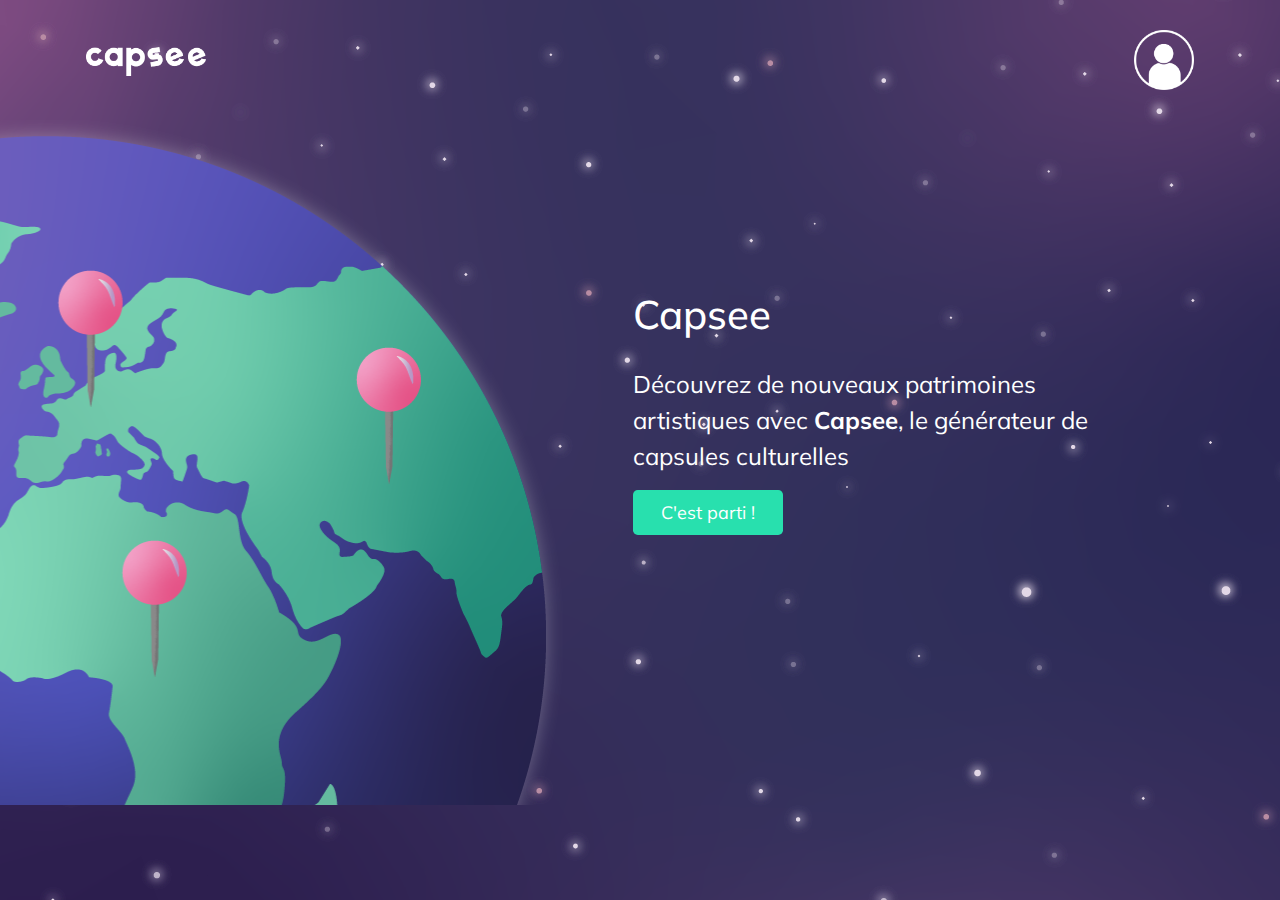
==== index.html @ ca15e3e8 "[V] - 07/12 - Home V Finale - 50% responsive" ====
<!DOCTYPE html>
<!--Header à supprimer-->
<head>
    <meta http-equiv="X-UA-Compatible" content="IE=edge,chrome=1"/>
    <meta charset="utf-8">
    <meta name="viewport" content="width=device-width, initial-scale=1">
  
    <title>Home - Capsee</title>
  
    
    <link rel="shortcut icon" type="image/x-icon" type="image/ico" href="img/favicon_color_bgWhite@3x.png" />
    <link rel="apple-touch-icon" sizes="60x60 76x76 120x120 152x152" type="image/png" href="img/favicon_color_bgWhite@3x.png" />
  
    <script type="text/javascript" src="ext//jquery-3.3.1.min.js"></script>
    <script type="text/javascript" src="js/readyButton.js"></script>
    <script type="text/javascript" src="ext//jquery.min.js"></script>
    <script type="text/javascript" src="ext/moment.min.js"></script>
    <script type="text/javascript" src="ext/bootstrap/js/bootstrap.min.js"></script>
    <link rel="stylesheet" href="ext/bootstrap/css/bootstrap.min.css" />
    <link rel="stylesheet" href="css/style.css">  

    <!--Fonts-->
    <link href="https://fonts.googleapis.com/css?family=Muli&display=swap" rel="stylesheet"> 
  </head>

  <body>      
        
        <header>
            <nav class="container navbar">
                <a class="navbar-brand" href="#"><img src="img/Full Blanc/capsee_FBlanc_02.png" style="width: 120px;"></a>
                <ul class="navbar-nav">
                    <li><a href="#"><img src="img/pictos/user_b_02@2x.png"></a></li>
                </ul>            
            </nav>
        </header>
        <div class="container">
            <section class="row">
                <div id="planeteDiv" class="col-sm-6">
                    <!--<img src="img/Planet/Earth_final.png" id="planeteBack">-->
                </div>
                <div id="msgIntention" class="col-sm-6">
                    <h1>Capsee</h1>
                    <p>Découvrez de nouveaux patrimoines artistiques avec <strong>Capsee</strong>, le générateur de capsules culturelles</p>
                    <button id="readyButton" type="button" class="btn btn-lg center-block">C'est parti !</button>
                    <button id="envoiButton" type="button" class="btn btn-lg center-block"><a href="creationCapsule.html">Envoyer</a></button>
                    </br>
                    <button id="recevoirButton" type="button" class="btn btn-lg btn-danger center-block">Recevoir</button>
                </div>
            </section>
        </div>
        <!--
        <section class="col-sm-6">
            <form class="block-center container-fluid" role="form" id="inscription" action="" method="PoST">
                <p class="text-center"><strong>Pour envoyer et décrouvrir de nouvelles capsules, inscrivez-vous !</strong></p>
                <div class="form-group">
                    <input name="pseudo" type="text" id="pseudoInscription" placeholder="Pseudo"/>
                </div>

                <div class="form-group">
                    <input type="mail" name="mail" id="mailInscription" placeholder="Email">
                </div>

                <div class="form-group">
                    <input type="mail" name="mail" id="mailInscription" placeholder="Email">
                </div>
            </form>
        </section>-->
       </div>
    </body>
</html>
---- css/style.css ----
/*************/
/*Background*/
/************/

body{
    background : url('../img/Planet/BG_capsee3.png');
    font-family: 'Muli', 'Verdana','sans-serif';
    font-size: 14px;
}


/*********/
/*Navbar*/
/********/
nav{
    position: relative;
    height: 120px;;
}
.navbar-nav li img{
    width: 60px;
}

/************/
/*Section 1*/
/***********/

div.container{
    margin-left: 0;
    padding-left: 0;
    border-left: 0;
}

#planeteDiv{
    position: relative;
    background: url('../img/Planet/Earth_final.png') top right no-repeat;
    height: 685px;
}
#planeteBack{
    width: 400px;
    display : block;
    margin: auto;
    padding-top : 20px;
}
#msgIntention{
    position: relative;
    padding: 20px;
    padding-top: 50px;
}

#msgIntention p{
    padding-top: 20px;
    color: #fff;
    font-size: 24px;
    margin-left: 50px;
}
#msgIntention h1{
    padding-top: 120px;
    color: #fff;
    margin-left: 50px;
}

#readyButton{
    width: 150px;
    display: inline-block;
    margin-left: 50px;
    background-color: #28E0AE;
    border-block-color: #28E0AE;
    font-size: 18px;
    color: #fff;
}
#envoiButton{
    width: 150px;
    display: none;
    text-align: center;
    background-color: #28E0AE;
    border-block-color: #28E0AE;
    font-size: 18px;
    color: #fff;
    margin-left: 50px;
}
#envoiButton a{
    text-decoration: none;
    color: #fff;
}

#recevoirButton{
    width: 150px;
    display: none;
    text-align: center;
    background-color: #FD4291;
    border-block-color: #FD4291;
    font-size: 18px;
    margin-left: 50px;
}
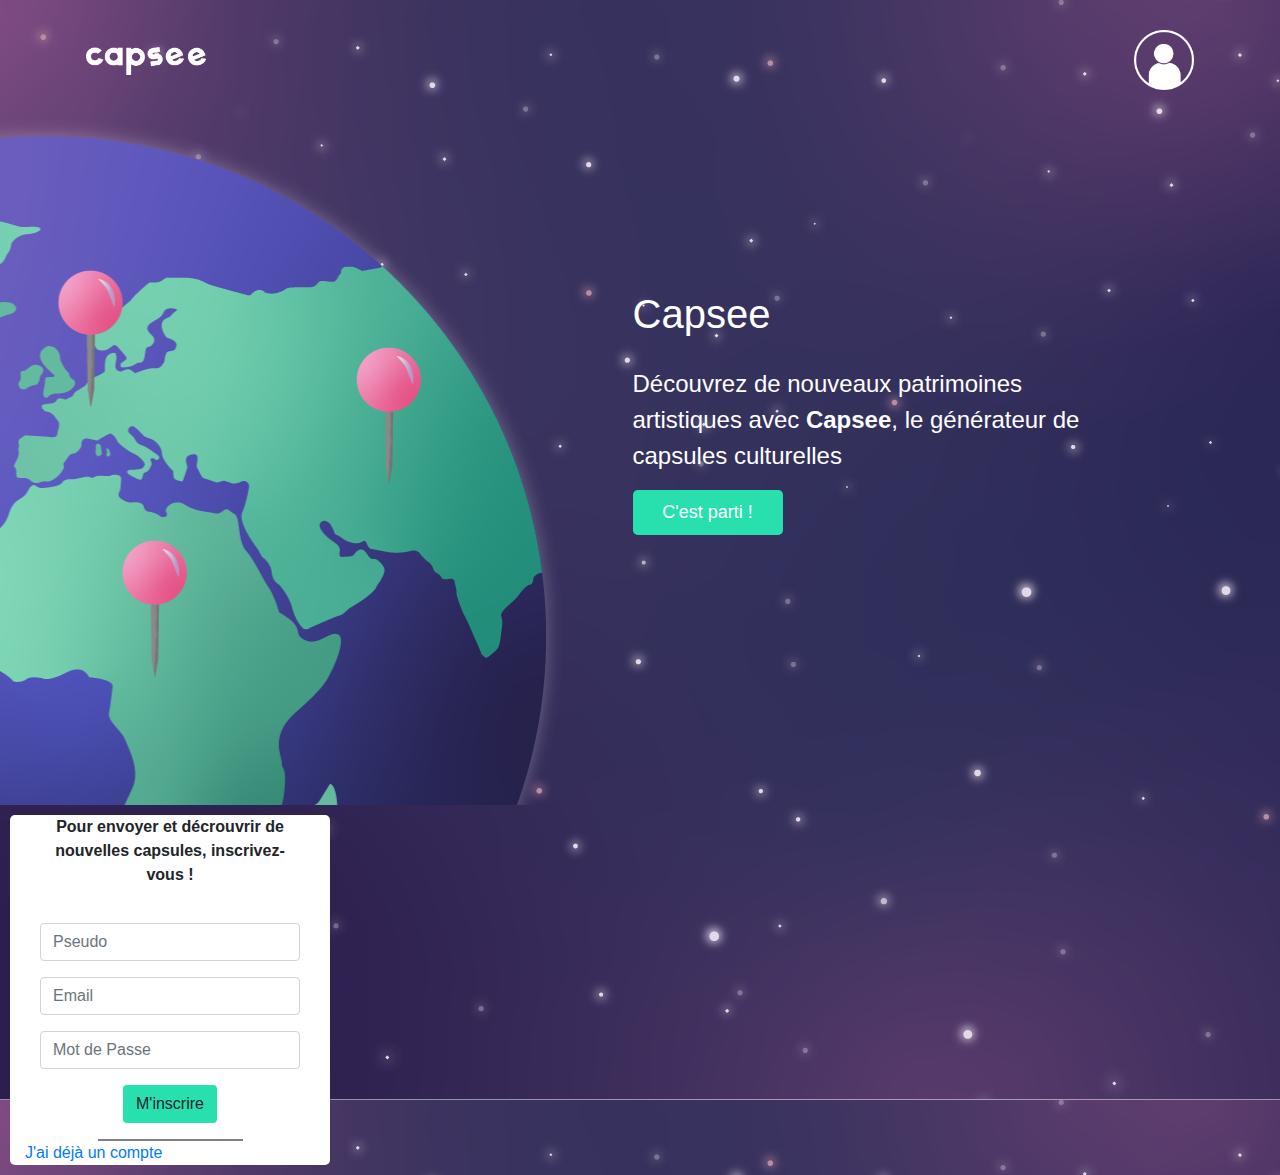
==== commit 5f35500c: "[V] - 07/12 - Inté B4 par lien et non par dossier" ====
--- a/index.html
+++ b/index.html
@@ -1,4 +1,5 @@
 <!DOCTYPE html>
+<html lang="fr-FR">
 <!--Header à supprimer-->
 <head>
     <meta http-equiv="X-UA-Compatible" content="IE=edge,chrome=1"/>
@@ -15,10 +16,13 @@
     <script type="text/javascript" src="js/readyButton.js"></script>
     <script type="text/javascript" src="ext//jquery.min.js"></script>
     <script type="text/javascript" src="ext/moment.min.js"></script>
-    <script type="text/javascript" src="ext/bootstrap/js/bootstrap.min.js"></script>
-    <link rel="stylesheet" href="ext/bootstrap/css/bootstrap.min.css" />
-    <link rel="stylesheet" href="css/style.css">  
-
+    <link rel="stylesheet" href="css/home.css"> 
+     
+    <!--Bootstrap 4-->
+    <link rel="stylesheet" href="https://maxcdn.bootstrapcdn.com/bootstrap/4.4.1/css/bootstrap.min.css">
+    <script src="https://ajax.googleapis.com/ajax/libs/jquery/3.4.1/jquery.min.js"></script>
+    <script src="https://cdnjs.cloudflare.com/ajax/libs/popper.js/1.16.0/umd/popper.min.js"></script>
+    <script src="https://maxcdn.bootstrapcdn.com/bootstrap/4.4.1/js/bootstrap.min.js"></script>
     <!--Fonts-->
     <link href="https://fonts.googleapis.com/css?family=Muli&display=swap" rel="stylesheet"> 
   </head>
@@ -48,23 +52,27 @@
                 </div>
             </section>
         </div>
-        <!--
-        <section class="col-sm-6">
+        <section class="col-sm-3">
             <form class="block-center container-fluid" role="form" id="inscription" action="" method="PoST">
                 <p class="text-center"><strong>Pour envoyer et décrouvrir de nouvelles capsules, inscrivez-vous !</strong></p>
                 <div class="form-group">
-                    <input name="pseudo" type="text" id="pseudoInscription" placeholder="Pseudo"/>
+                    <input class="form-control" name="pseudo" type="text" id="pseudoInscription" placeholder="Pseudo"/>
                 </div>
 
                 <div class="form-group">
-                    <input type="mail" name="mail" id="mailInscription" placeholder="Email">
+                    <input class="form-control" type="mail" name="mail" id="mailInscription" placeholder="Email">
                 </div>
 
                 <div class="form-group">
-                    <input type="mail" name="mail" id="mailInscription" placeholder="Email">
+                    <input class="form-control" type="password" name="password" id="passwordInscription" placeholder="Mot de Passe">
+                </div>
+                <div class="form-group">
+                    <button class="btn btn-md center-block" type="submit" name="M'inscrire" id="inscrireButton">M'inscrire</button>
                 </div>
             </form>
-        </section>-->
+            <img src="img/Line.png">
+            <a href="#">J'ai déjà un compte</a>
+        </section>
        </div>
     </body>
 </html>--- a/css/home.css
+++ b/css/home.css
@@ -0,0 +1,120 @@
+
+/*************/
+/*Background*/
+/************/
+
+body{
+    background : url('../img/Planet/BG_capsee3.png');
+    font-family: 'Muli', 'Verdana','sans-serif';
+    font-size: 14px;
+}
+
+
+/*********/
+/*Navbar*/
+/********/
+nav{
+    position: relative;
+    height: 120px;;
+}
+.navbar-nav li img{
+    width: 60px;
+}
+
+/************/
+/*Section 1*/
+/***********/
+
+div.container{
+    margin-left: 0;
+    padding-left: 0;
+    border-left: 0;
+}
+
+#planeteDiv{
+    position: relative;
+    background: url('../img/Planet/Earth_final.png') top right no-repeat;
+    height: 685px;
+}
+#planeteBack{
+    width: 400px;
+    display : block;
+    margin: auto;
+    padding-top : 20px;
+}
+#msgIntention{
+    position: relative;
+    padding: 20px;
+    padding-top: 50px;
+}
+
+#msgIntention p{
+    padding-top: 20px;
+    color: #fff;
+    font-size: 24px;
+    margin-left: 50px;
+}
+#msgIntention h1{
+    padding-top: 120px;
+    color: #fff;
+    margin-left: 50px;
+}
+
+#readyButton{
+    width: 150px;
+    display: inline-block;
+    margin-left: 50px;
+    background-color: #28E0AE;
+    border-block-color: #28E0AE;
+    font-size: 18px;
+    color: #fff;
+}
+#envoiButton{
+    width: 150px;
+    display: none;
+    text-align: center;
+    background-color: #28E0AE;
+    border-block-color: #28E0AE;
+    font-size: 18px;
+    color: #fff;
+    margin-left: 50px;
+}
+#envoiButton a{
+    text-decoration: none;
+    color: #fff;
+}
+
+#recevoirButton{
+    width: 150px;
+    display: none;
+    text-align: center;
+    background-color: #FD4291;
+    border-block-color: #FD4291;
+    font-size: 18px;
+    margin-left: 50px;
+}
+/**************/
+/*Formulaire */
+/************/
+
+.col-sm-3{
+    background-color: #fff;
+    border-radius: 5px;
+    margin: 10px;
+}
+form p{
+    padding-bottom: 20px;;
+}
+
+#inscrireButton{
+    display: block;
+    margin: auto;
+    background-color: #28E0AE;
+    margin-bottom: 10px;
+}
+
+.col-sm-3 img{
+    display: block;
+    margin: auto;
+    width: 50%;
+}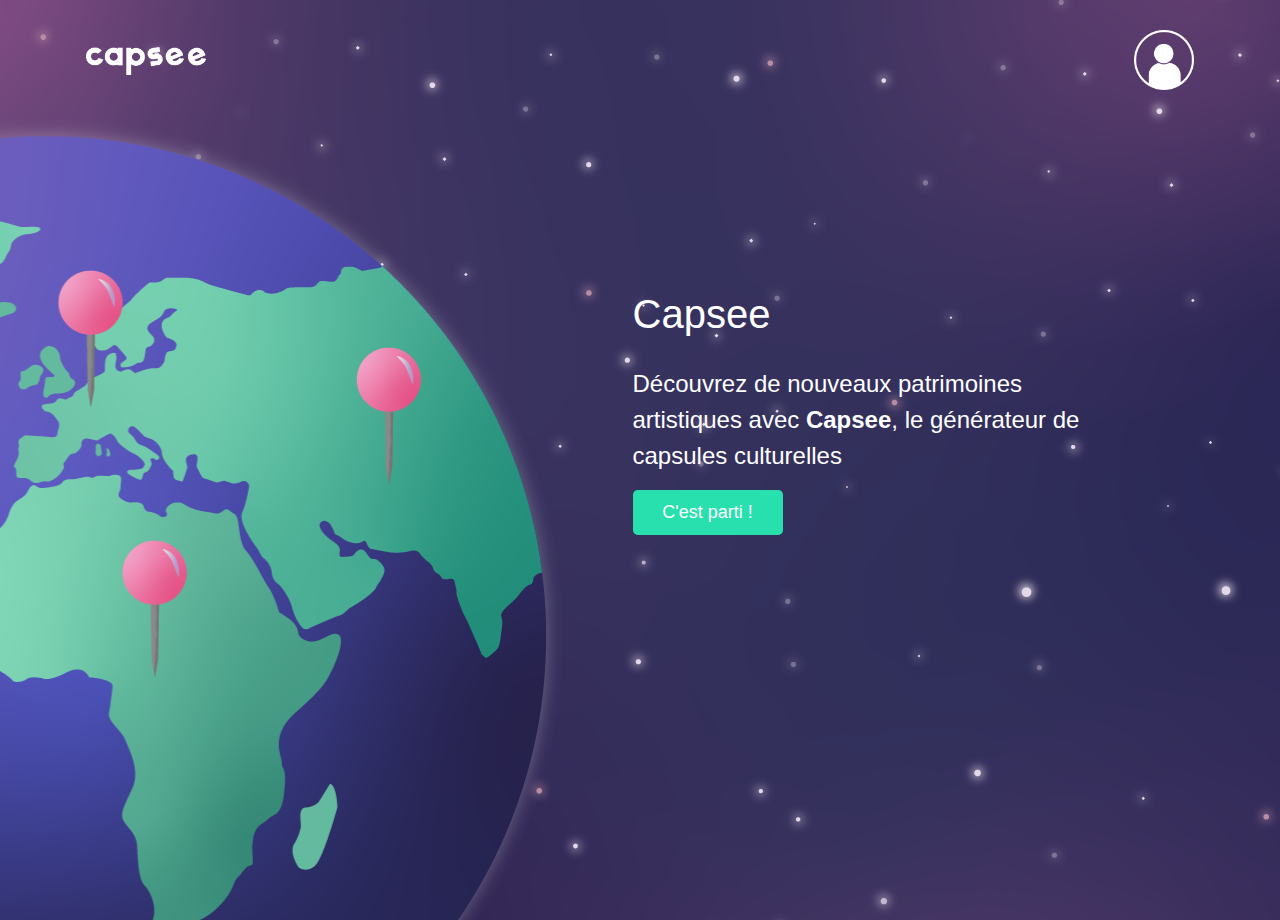
==== commit 984d8b11: "[V]- 08/12 - Pb réglés + mis en ligne prête" ====
--- a/index.html
+++ b/index.html
@@ -11,11 +11,9 @@
     
     <link rel="shortcut icon" type="image/x-icon" type="image/ico" href="img/favicon_color_bgWhite@3x.png" />
     <link rel="apple-touch-icon" sizes="60x60 76x76 120x120 152x152" type="image/png" href="img/favicon_color_bgWhite@3x.png" />
-  
-    <script type="text/javascript" src="ext//jquery-3.3.1.min.js"></script>
+    
+    <script type="text/javascript" src="ext/jquery-3.3.1.min.js"></script>
     <script type="text/javascript" src="js/readyButton.js"></script>
-    <script type="text/javascript" src="ext//jquery.min.js"></script>
-    <script type="text/javascript" src="ext/moment.min.js"></script>
     <link rel="stylesheet" href="css/home.css"> 
      
     <!--Bootstrap 4-->
@@ -52,7 +50,7 @@
                 </div>
             </section>
         </div>
-        <section class="col-sm-3">
+        <!--<section class="col-sm-3">
             <form class="block-center container-fluid" role="form" id="inscription" action="" method="PoST">
                 <p class="text-center"><strong>Pour envoyer et décrouvrir de nouvelles capsules, inscrivez-vous !</strong></p>
                 <div class="form-group">
@@ -72,7 +70,7 @@
             </form>
             <img src="img/Line.png">
             <a href="#">J'ai déjà un compte</a>
-        </section>
+        </section>-->
        </div>
     </body>
 </html>--- a/css/home.css
+++ b/css/home.css
@@ -34,7 +34,7 @@
 #planeteDiv{
     position: relative;
     background: url('../img/Planet/Earth_final.png') top right no-repeat;
-    height: 685px;
+    height: 800px;
 }
 #planeteBack{
     width: 400px;
@@ -117,4 +117,18 @@
     display: block;
     margin: auto;
     width: 50%;
+    margin-bottom: 10px;;
+}
+
+.col-sm-3 a{
+    display: block;
+    margin: auto;
+    text-align: center;
+    color:#282626;
+    font-size: 14px;
+}
+
+.col-sm-3 a:hover{
+    color: #282626;
+    text-decoration-color: #282626;
 }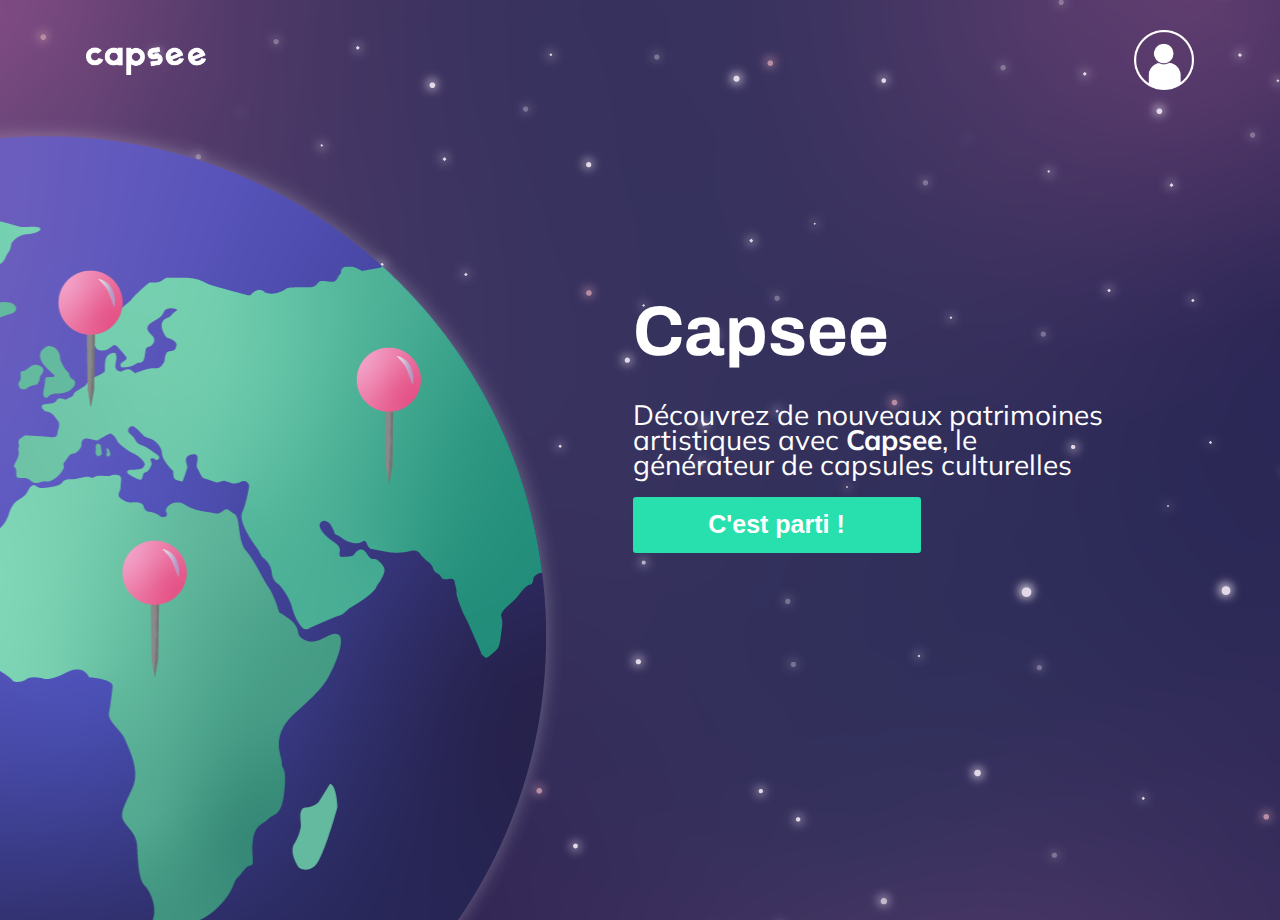
==== commit 0e0cb7ce: "[V) - 10/12 - GUI Capsee home" ====
--- a/index.html
+++ b/index.html
@@ -21,9 +21,12 @@
     <script src="https://ajax.googleapis.com/ajax/libs/jquery/3.4.1/jquery.min.js"></script>
     <script src="https://cdnjs.cloudflare.com/ajax/libs/popper.js/1.16.0/umd/popper.min.js"></script>
     <script src="https://maxcdn.bootstrapcdn.com/bootstrap/4.4.1/js/bootstrap.min.js"></script>
+    
     <!--Fonts-->
     <link href="https://fonts.googleapis.com/css?family=Muli&display=swap" rel="stylesheet"> 
-  </head>
+    <link href="https://fonts.googleapis.com/css?family=Archivo&display=swap" rel="stylesheet">
+
+</head>
 
   <body>      
         
@@ -31,7 +34,7 @@
             <nav class="container navbar">
                 <a class="navbar-brand" href="#"><img src="img/Full Blanc/capsee_FBlanc_02.png" style="width: 120px;"></a>
                 <ul class="navbar-nav">
-                    <li><a href="#"><img src="img/pictos/user_b_02@2x.png"></a></li>
+                    <li><a href="login.html"><img src="img/pictos/user_b_02@2x.png"></a></li>
                 </ul>            
             </nav>
         </header>
@@ -42,35 +45,14 @@
                 </div>
                 <div id="msgIntention" class="col-sm-6">
                     <h1>Capsee</h1>
-                    <p>Découvrez de nouveaux patrimoines artistiques avec <strong>Capsee</strong>, le générateur de capsules culturelles</p>
+                    <h2>Découvrez de nouveaux patrimoines artistiques avec <strong>Capsee</strong>, le générateur de capsules culturelles</h2>
                     <button id="readyButton" type="button" class="btn btn-lg center-block">C'est parti !</button>
                     <button id="envoiButton" type="button" class="btn btn-lg center-block"><a href="creationCapsule.html">Envoyer</a></button>
                     </br>
-                    <button id="recevoirButton" type="button" class="btn btn-lg btn-danger center-block">Recevoir</button>
+                    <button id="recevoirButton" type="button" class="btn btn-lg btn-danger center-block"><a href="login.html">Recevoir</a></button>
                 </div>
             </section>
         </div>
-        <!--<section class="col-sm-3">
-            <form class="block-center container-fluid" role="form" id="inscription" action="" method="PoST">
-                <p class="text-center"><strong>Pour envoyer et décrouvrir de nouvelles capsules, inscrivez-vous !</strong></p>
-                <div class="form-group">
-                    <input class="form-control" name="pseudo" type="text" id="pseudoInscription" placeholder="Pseudo"/>
-                </div>
-
-                <div class="form-group">
-                    <input class="form-control" type="mail" name="mail" id="mailInscription" placeholder="Email">
-                </div>
-
-                <div class="form-group">
-                    <input class="form-control" type="password" name="password" id="passwordInscription" placeholder="Mot de Passe">
-                </div>
-                <div class="form-group">
-                    <button class="btn btn-md center-block" type="submit" name="M'inscrire" id="inscrireButton">M'inscrire</button>
-                </div>
-            </form>
-            <img src="img/Line.png">
-            <a href="#">J'ai déjà un compte</a>
-        </section>-->
        </div>
     </body>
 </html>--- a/css/home.css
+++ b/css/home.css
@@ -6,7 +6,13 @@
 body{
     background : url('../img/Planet/BG_capsee3.png');
     font-family: 'Muli', 'Verdana','sans-serif';
-    font-size: 14px;
+    font-size: 25px;
+    line-height: 40px;
+}
+
+button{
+    width: 288px;
+    text-align: center;
 }
 
 
@@ -48,87 +54,59 @@
     padding-top: 50px;
 }
 
-#msgIntention p{
-    padding-top: 20px;
-    color: #fff;
-    font-size: 24px;
-    margin-left: 50px;
-}
 #msgIntention h1{
     padding-top: 120px;
     color: #fff;
     margin-left: 50px;
+    font-family: 'Archivo', sans-serif;
+    font-weight: bold;
+    font-size: 70px;
+}
+
+#msgIntention h2{
+    font-family: 'Muli', sans-serif;
+    font-size: 28px;
+    color: #fff;
+    line-height: 25px;
+    font-weight: normal;
+
+    padding-top: 20px;
+    margin-left: 50px;
+    margin-bottom: 20px;;
 }
 
 #readyButton{
-    width: 150px;
     display: inline-block;
     margin-left: 50px;
     background-color: #28E0AE;
-    border-block-color: #28E0AE;
-    font-size: 18px;
     color: #fff;
+    border-radius: 3px;
+
+    /*font*/
+    color: #fff;
+    font-size: 25px;
+    font-size: 25px;
+    font-weight: bolder;
 }
+
 #envoiButton{
-    width: 150px;
     display: none;
-    text-align: center;
+    margin-left: 50px;
     background-color: #28E0AE;
-    border-block-color: #28E0AE;
-    font-size: 18px;
-    color: #fff;
-    margin-left: 50px;
-}
-#envoiButton a{
-    text-decoration: none;
-    color: #fff;
+    border-radius: 3px;
 }
 
 #recevoirButton{
-    width: 150px;
     display: none;
-    text-align: center;
+    margin-left: 50px;
     background-color: #FD4291;
-    border-block-color: #FD4291;
-    font-size: 18px;
-    margin-left: 50px;
-}
-/**************/
-/*Formulaire */
-/************/
-
-.col-sm-3{
-    background-color: #fff;
-    border-radius: 5px;
-    margin: 10px;
-}
-form p{
-    padding-bottom: 20px;;
+    border-radius: 3px;
 }
 
-#inscrireButton{
-    display: block;
-    margin: auto;
-    background-color: #28E0AE;
-    margin-bottom: 10px;
-}
-
-.col-sm-3 img{
-    display: block;
-    margin: auto;
-    width: 50%;
-    margin-bottom: 10px;;
-}
-
-.col-sm-3 a{
-    display: block;
-    margin: auto;
-    text-align: center;
-    color:#282626;
-    font-size: 14px;
-}
-
-.col-sm-3 a:hover{
-    color: #282626;
-    text-decoration-color: #282626;
+#envoiButton a,
+#recevoirButton a{
+    text-decoration: none;
+    color: #fff;
+    font-size: 25px;
+    font-weight: bolder;
 }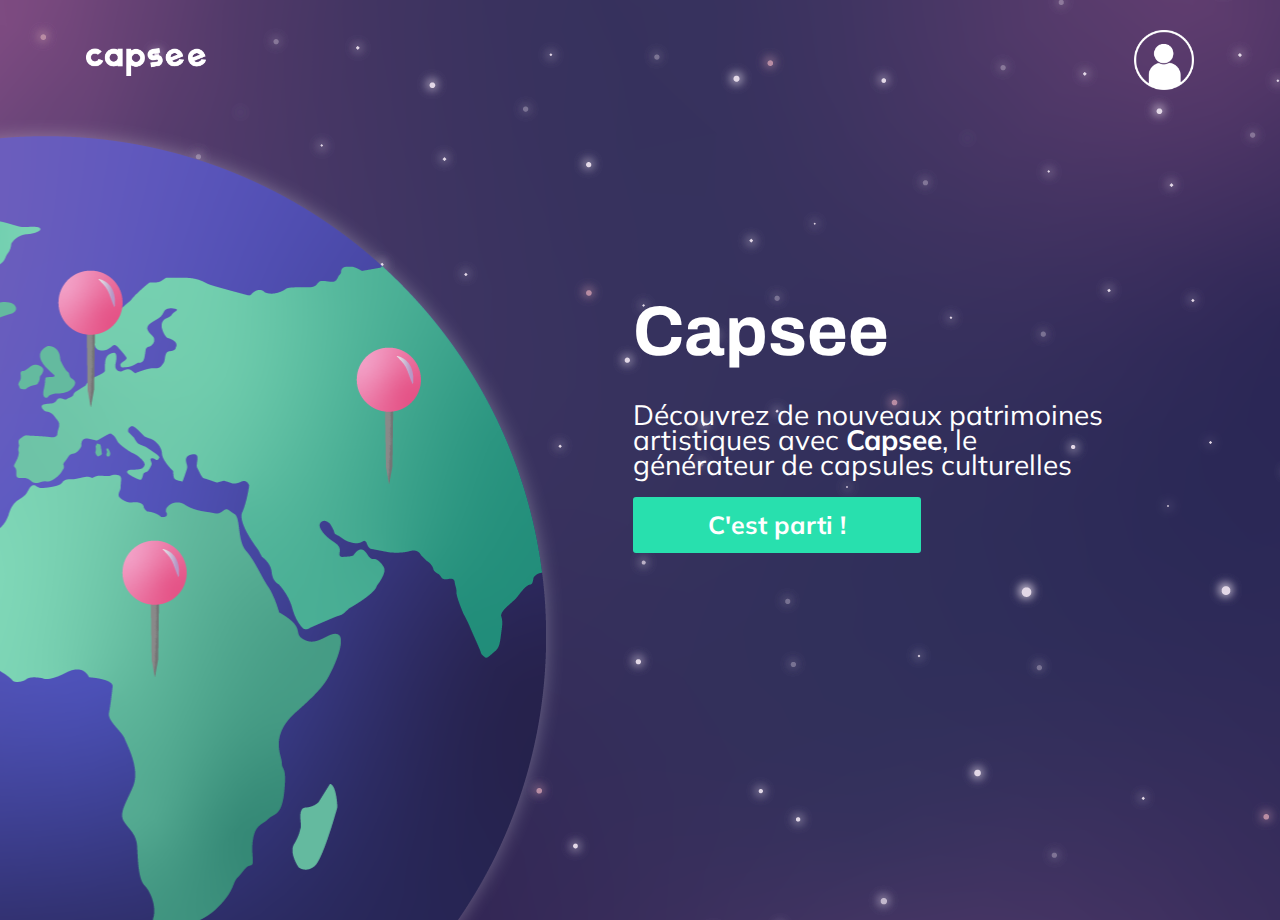
==== commit 849fafdd: "[V] - 10/12 - Modification de header" ====
--- a/index.html
+++ b/index.html
@@ -11,10 +11,13 @@
     
     <link rel="shortcut icon" type="image/x-icon" type="image/ico" href="img/favicon_color_bgWhite@3x.png" />
     <link rel="apple-touch-icon" sizes="60x60 76x76 120x120 152x152" type="image/png" href="img/favicon_color_bgWhite@3x.png" />
+  
+    <link rel="shortcut icon" type="image/x-icon" type="image/ico" href="img/favicon_color_bgWhite@3x.png" />
+    <link rel="apple-touch-icon" sizes="60x60 76x76 120x120 152x152" type="image/png" href="img/favicon_color_bgWhite@3x.png" />
     
     <script type="text/javascript" src="ext/jquery-3.3.1.min.js"></script>
+    <script type="text/javascript" src="ext/moment.min.js"></script>
     <script type="text/javascript" src="js/readyButton.js"></script>
-    <link rel="stylesheet" href="css/home.css"> 
      
     <!--Bootstrap 4-->
     <link rel="stylesheet" href="https://maxcdn.bootstrapcdn.com/bootstrap/4.4.1/css/bootstrap.min.css">
@@ -25,6 +28,10 @@
     <!--Fonts-->
     <link href="https://fonts.googleapis.com/css?family=Muli&display=swap" rel="stylesheet"> 
     <link href="https://fonts.googleapis.com/css?family=Archivo&display=swap" rel="stylesheet">
+
+    <!--CSS de la page-->
+    <link rel="stylesheet" href="css/home.css"> 
+
 
 </head>
 
--- a/css/home.css
+++ b/css/home.css
@@ -90,6 +90,7 @@
 }
 
 #envoiButton{
+    width: 185px;
     display: none;
     margin-left: 50px;
     background-color: #28E0AE;
@@ -97,6 +98,7 @@
 }
 
 #recevoirButton{
+    width: 185px;
     display: none;
     margin-left: 50px;
     background-color: #FD4291;
